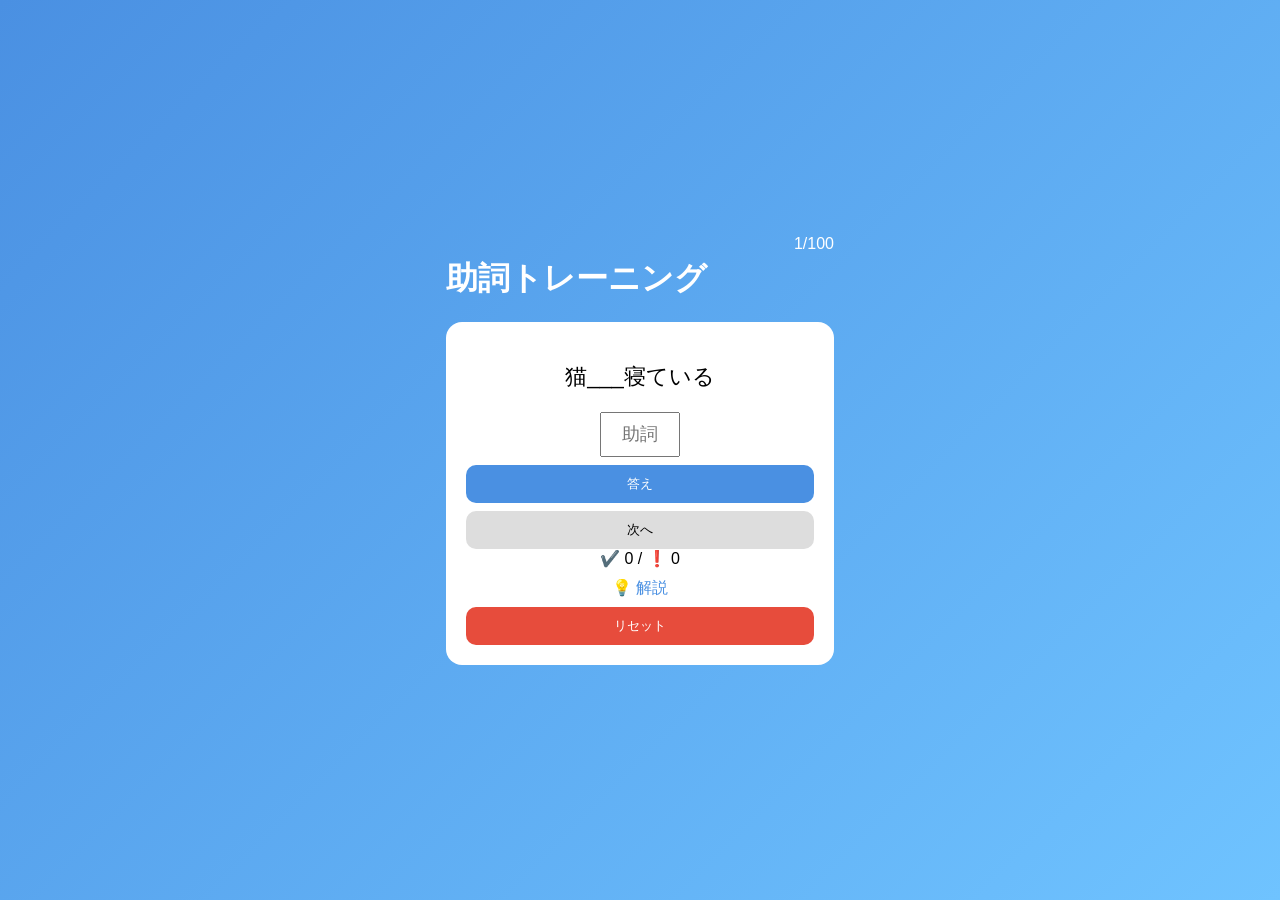
==== index.html @ 72092825 "Refactor index.html for improved readability" ====
<!DOCTYPE html>
<html lang="ja">
<head>
<meta charset="UTF-8">
<title>助詞トレーニング</title>
<meta name="viewport" content="width=device-width, initial-scale=1.0">

<style>
* { box-sizing: border-box; }

body {
  margin: 0;
  font-family: Arial;
  background: linear-gradient(135deg, #4a90e2, #6fc3ff);
  display: flex;
  justify-content: center;
  align-items: center;
  height: 100vh;
}

.app {
  width: 100%;
  max-width: 420px;
  padding: 16px;
}

.header {
  display: flex;
  justify-content: space-between;
  color: white;
}

.card {
  background: white;
  border-radius: 16px;
  padding: 20px;
  text-align: center;
}

.question {
  font-size: 22px;
  margin: 20px 0;
}

input {
  width: 80px;
  padding: 10px;
  font-size: 18px;
  text-align: center;
}

button {
  width: 100%;
  padding: 10px;
  margin-top: 8px;
  border: none;
  border-radius: 10px;
}

.primary { background: #4a90e2; color: white; }
.secondary { background: #ddd; }
.danger { background: #e74c3c; color: white; }

.result.correct { color: green; }
.result.wrong { color: red; }

.explain-toggle {
  margin-top: 10px;
  color: #4a90e2;
  cursor: pointer;
}

.hidden { display: none; }
</style>
</head>

<body>

<div class="app">

  <div class="header">
    <h1>助詞トレーニング</h1>
    <div id="progress"></div>
  </div>

  <div class="card">

    <div id="question" class="question"></div>

    <input id="answer" placeholder="助詞">

    <div id="result"></div>

    <button class="primary" onclick="check()">答え</button>
    <button class="secondary" onclick="next()">次へ</button>

    <div id="stats"></div>

    <div class="explain-toggle" onclick="toggleExplanation()">
      💡 解説
    </div>

    <div id="explanation" class="hidden"></div>

    <button class="danger" onclick="resetProgress()">リセット</button>

  </div>

</div>

<script>

/* ===== 100問 ===== */
const questions = [

/* が */
{ sentence:"猫___寝ている",answer:"が"},
{ sentence:"犬___走っている",answer:"が"},
{ sentence:"雨___降っている",answer:"が"},
{ sentence:"風___吹いている",answer:"が"},
{ sentence:"子供___遊んでいる",answer:"が"},
{ sentence:"先生___来た",answer:"が"},
{ sentence:"友達___笑っている",answer:"が"},
{ sentence:"鳥___飛んでいる",answer:"が"},
{ sentence:"電車___来る",answer:"が"},
{ sentence:"音___聞こえる",answer:"が"},
{ sentence:"誰___来た？",answer:"が"},
{ sentence:"何___落ちた？",answer:"が"},
{ sentence:"雪___降っている",answer:"が"},
{ sentence:"水___流れている",answer:"が"},
{ sentence:"人___集まっている",answer:"が"},
{ sentence:"赤ちゃん___泣いている",answer:"が"},
{ sentence:"電話___鳴っている",answer:"が"},
{ sentence:"ドア___開いた",answer:"が"},
{ sentence:"星___光っている",answer:"が"},
{ sentence:"雲___動いている",answer:"が"},

/* を */
{ sentence:"水___飲む",answer:"を"},
{ sentence:"ご飯___食べる",answer:"を"},
{ sentence:"本___読む",answer:"を"},
{ sentence:"映画___見る",answer:"を"},
{ sentence:"音楽___聞く",answer:"を"},
{ sentence:"手紙___書く",answer:"を"},
{ sentence:"写真___撮る",answer:"を"},
{ sentence:"テレビ___見る",answer:"を"},
{ sentence:"靴___履く",answer:"を"},
{ sentence:"ドア___閉める",answer:"を"},
{ sentence:"窓___開ける",answer:"を"},
{ sentence:"名前___書く",answer:"を"},
{ sentence:"パン___買う",answer:"を"},
{ sentence:"コーヒー___飲む",answer:"を"},
{ sentence:"荷物___持つ",answer:"を"},
{ sentence:"かばん___持つ",answer:"を"},
{ sentence:"鍵___探す",answer:"を"},
{ sentence:"車___洗う",answer:"を"},
{ sentence:"顔___洗う",answer:"を"},
{ sentence:"道___歩く",answer:"を"},

/* に */
{ sentence:"学校___行く",answer:"に"},
{ sentence:"家___帰る",answer:"に"},
{ sentence:"駅___行く",answer:"に"},
{ sentence:"東京___行く",answer:"に"},
{ sentence:"友達___会う",answer:"に"},
{ sentence:"先生___聞く",answer:"に"},
{ sentence:"店___行く",answer:"に"},
{ sentence:"部屋___入る",answer:"に"},
{ sentence:"外___出る",answer:"に"},
{ sentence:"椅子___座る",answer:"に"},
{ sentence:"机___置く",answer:"に"},
{ sentence:"ここ___来る",answer:"に"},
{ sentence:"あそこ___行く",answer:"に"},
{ sentence:"友達___電話する",answer:"に"},
{ sentence:"人___話す",answer:"に"},
{ sentence:"子供___教える",answer:"に"},
{ sentence:"会社___行く",answer:"に"},
{ sentence:"病院___行く",answer:"に"},
{ sentence:"玄関___入る",answer:"に"},
{ sentence:"窓___近づく",answer:"に"},

/* で */
{ sentence:"公園___遊ぶ",answer:"で"},
{ sentence:"学校___勉強する",answer:"で"},
{ sentence:"家___食べる",answer:"で"},
{ sentence:"図書館___読む",answer:"で"},
{ sentence:"店___買う",answer:"で"},
{ sentence:"電車___行く",answer:"で"},
{ sentence:"バス___行く",answer:"で"},
{ sentence:"手___書く",answer:"で"},
{ sentence:"日本語___話す",answer:"で"},
{ sentence:"ここ___待つ",answer:"で"},
{ sentence:"外___遊ぶ",answer:"で"},
{ sentence:"会社___働く",answer:"で"},
{ sentence:"教室___座る",answer:"で"},
{ sentence:"駅___待つ",answer:"で"},
{ sentence:"ホテル___泊まる",answer:"で"},
{ sentence:"キッチン___料理する",answer:"で"},
{ sentence:"パソコン___書く",answer:"で"},
{ sentence:"電話___話す",answer:"で"},
{ sentence:"庭___遊ぶ",answer:"で"},
{ sentence:"海___泳ぐ",answer:"で"},

/* は */
{ sentence:"猫___魚が好き",answer:"は"},
{ sentence:"この本___面白い",answer:"は"},
{ sentence:"日本___食べ物が美味しい",answer:"は"},
{ sentence:"夏___暑い",answer:"は"},
{ sentence:"冬___寒い",answer:"は"},
{ sentence:"ここ___静かだ",answer:"は"},
{ sentence:"山___高い",answer:"は"},
{ sentence:"空___青い",answer:"は"},
{ sentence:"この店___安い",answer:"は"},
{ sentence:"この町___人が多い",answer:"は"},
{ sentence:"この部屋___広い",answer:"は"},
{ sentence:"海___水が冷たい",answer:"は"},
{ sentence:"この映画___人気がある",answer:"は"},
{ sentence:"この料理___味がいい",answer:"は"},
{ sentence:"この道___車が多い",answer:"は"},
{ sentence:"夜___星が見える",answer:"は"},
{ sentence:"この問題___難しい",answer:"は"},
{ sentence:"今日は雨___降っている",answer:"が"},
{ sentence:"今日は風___強い",answer:"が"},
{ sentence:"今日は人___多い",answer:"が"}

];

/* ===== 解説 ===== */
const explanations = {
  "が": {ja:"主体",en:"subject",vi:"chủ thể"},
  "を": {ja:"対象",en:"object",vi:"đối tượng"},
  "に": {ja:"行き先",en:"destination",vi:"nơi đến"},
  "で": {ja:"場所",en:"place",vi:"nơi"},
  "は": {ja:"トピック",en:"topic",vi:"chủ đề"}
};

let index=0,correct=0,wrong=0;

function save(){
  localStorage.setItem("p",JSON.stringify({index,correct,wrong}));
}

function loadSave(){
  const d=JSON.parse(localStorage.getItem("p"));
  if(d){index=d.index;correct=d.correct;wrong=d.wrong;}
}

function load(){
  const q=questions[index];
  question.textContent=q.sentence;
  answer.value="";
  result.textContent="";
  progress.textContent=(index+1)+"/"+questions.length;
  stats.textContent="✔️ "+correct+" / ❗ "+wrong;
}

function check(){
  const q=questions[index];
  const u=answer.value.trim();

  if(u===q.answer){
    result.textContent="✔️ 正解";
    result.className="result correct";
    correct++;
  }else{
    result.textContent="❗ "+q.answer;
    result.className="result wrong";
    wrong++;
  }

  const e=explanations[q.answer];
  explanation.innerHTML=
    "🇯🇵 "+e.ja+"<br>🇺🇸 "+e.en+"<br>🇻🇳 "+e.vi;

  save();
}

function next(){
  index=(index+1)%questions.length;
  save();
  load();
}

function toggleExplanation(){
  explanation.classList.toggle("hidden");
}

function resetProgress(){
  localStorage.clear();
  index=0;correct=0;wrong=0;
  load();
}

loadSave();
load();

</script>

</body>
</html>
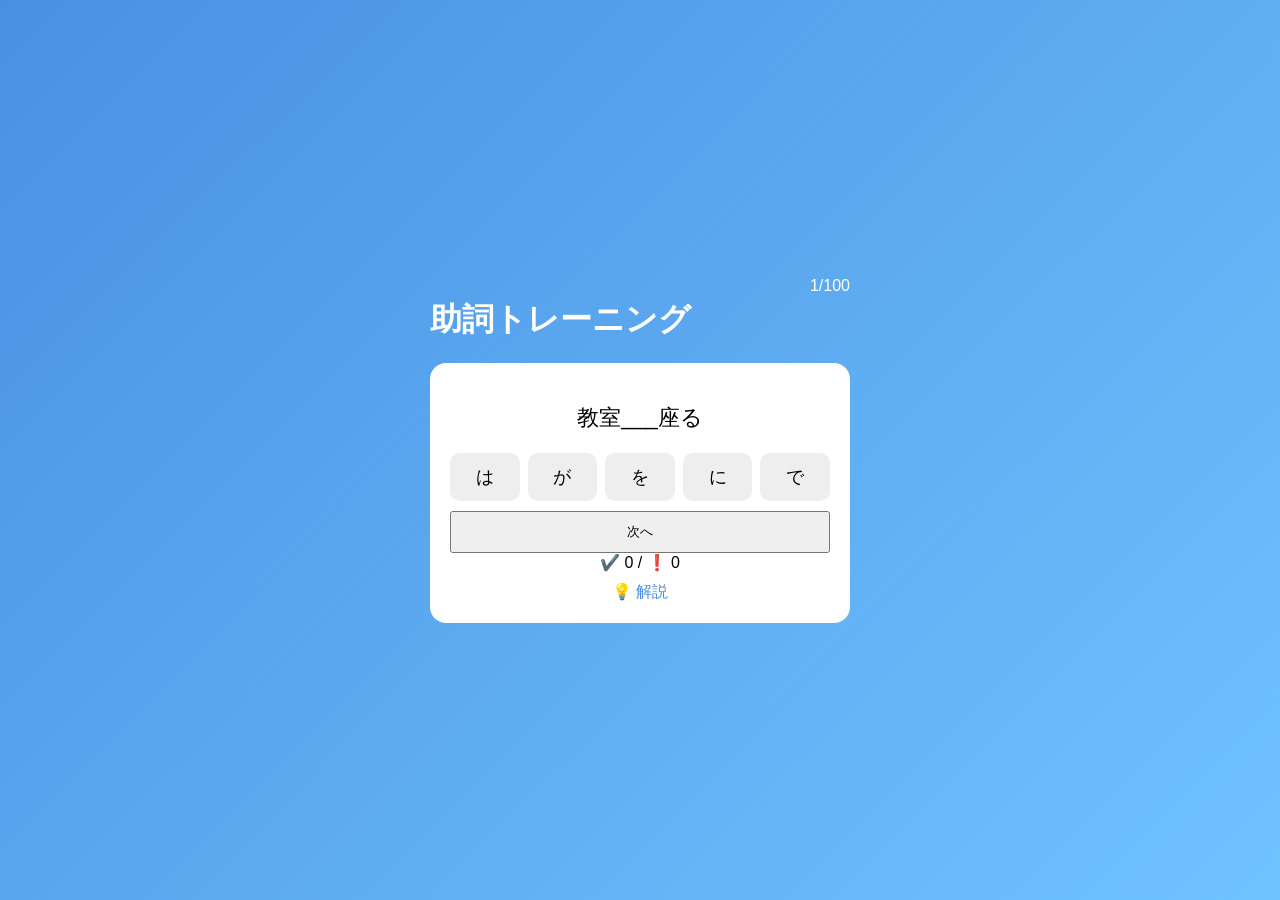
==== commit 4027d70c: "Refactor index.html for improved layout and styles Refactor HTML structure and styles for clarity an" ====
--- a/index.html
+++ b/index.html
@@ -6,8 +6,6 @@
 <meta name="viewport" content="width=device-width, initial-scale=1.0">
 
 <style>
-* { box-sizing: border-box; }
-
 body {
   margin: 0;
   font-family: Arial;
@@ -17,67 +15,40 @@
   align-items: center;
   height: 100vh;
 }
-
-.app {
-  width: 100%;
-  max-width: 420px;
-  padding: 16px;
-}
-
-.header {
-  display: flex;
-  justify-content: space-between;
-  color: white;
-}
-
-.card {
-  background: white;
-  border-radius: 16px;
-  padding: 20px;
-  text-align: center;
-}
-
-.question {
-  font-size: 22px;
-  margin: 20px 0;
-}
-
-input {
-  width: 80px;
-  padding: 10px;
+.app { max-width: 420px; width: 100%; padding: 16px; }
+.header { display: flex; justify-content: space-between; color: white; }
+.card { background: white; border-radius: 16px; padding: 20px; text-align: center; }
+.question { font-size: 22px; margin: 20px 0; }
+
+.buttons {
+  display: grid;
+  grid-template-columns: repeat(5,1fr);
+  gap: 8px;
+}
+
+.choice {
+  padding: 12px;
   font-size: 18px;
-  text-align: center;
-}
-
-button {
-  width: 100%;
-  padding: 10px;
-  margin-top: 8px;
   border: none;
   border-radius: 10px;
-}
-
-.primary { background: #4a90e2; color: white; }
-.secondary { background: #ddd; }
-.danger { background: #e74c3c; color: white; }
-
-.result.correct { color: green; }
-.result.wrong { color: red; }
-
-.explain-toggle {
-  margin-top: 10px;
-  color: #4a90e2;
-  cursor: pointer;
-}
-
+  background: #eee;
+}
+
+.choice.correct { background: #2ecc71; color: white; }
+.choice.wrong { background: #e74c3c; color: white; }
+
+.result { margin-top: 10px; font-weight: bold; }
+
+.explain-toggle { margin-top: 10px; color: #4a90e2; cursor: pointer; }
 .hidden { display: none; }
+
+.next { margin-top: 10px; padding: 10px; width: 100%; }
 </style>
 </head>
 
 <body>
 
 <div class="app">
-
   <div class="header">
     <h1>助詞トレーニング</h1>
     <div id="progress"></div>
@@ -87,32 +58,30 @@
 
     <div id="question" class="question"></div>
 
-    <input id="answer" placeholder="助詞">
+    <div class="buttons">
+      <button class="choice" onclick="select('は',this)">は</button>
+      <button class="choice" onclick="select('が',this)">が</button>
+      <button class="choice" onclick="select('を',this)">を</button>
+      <button class="choice" onclick="select('に',this)">に</button>
+      <button class="choice" onclick="select('で',this)">で</button>
+    </div>
 
     <div id="result"></div>
 
-    <button class="primary" onclick="check()">答え</button>
-    <button class="secondary" onclick="next()">次へ</button>
+    <button class="next" onclick="next()">次へ</button>
 
     <div id="stats"></div>
 
-    <div class="explain-toggle" onclick="toggleExplanation()">
-      💡 解説
-    </div>
-
+    <div class="explain-toggle" onclick="toggleExplanation()">💡 解説</div>
     <div id="explanation" class="hidden"></div>
 
-    <button class="danger" onclick="resetProgress()">リセット</button>
-
   </div>
-
 </div>
 
 <script>
 
 /* ===== 100問 ===== */
-const questions = [
-
+let questions = [
 /* が */
 { sentence:"猫___寝ている",answer:"が"},
 { sentence:"犬___走っている",answer:"が"},
@@ -219,65 +188,69 @@
 { sentence:"この道___車が多い",answer:"は"},
 { sentence:"夜___星が見える",answer:"は"},
 { sentence:"この問題___難しい",answer:"は"},
-{ sentence:"今日は雨___降っている",answer:"が"},
-{ sentence:"今日は風___強い",answer:"が"},
-{ sentence:"今日は人___多い",answer:"が"}
-
+{ sentence:"春___花が咲く",answer:"は"},
+{ sentence:"秋___葉が落ちる",answer:"は"},
+{ sentence:"今日は天気___いい",answer:"が"}
 ];
 
+/* ===== シャッフル ===== */
+questions.sort(()=>Math.random()-0.5);
+
 /* ===== 解説 ===== */
-const explanations = {
-  "が": {ja:"主体",en:"subject",vi:"chủ thể"},
-  "を": {ja:"対象",en:"object",vi:"đối tượng"},
-  "に": {ja:"行き先",en:"destination",vi:"nơi đến"},
-  "で": {ja:"場所",en:"place",vi:"nơi"},
-  "は": {ja:"トピック",en:"topic",vi:"chủ đề"}
+const explanations={
+"が":{ja:"主体",en:"subject",vi:"chủ thể"},
+"を":{ja:"対象",en:"object",vi:"đối tượng"},
+"に":{ja:"行き先",en:"destination",vi:"nơi đến"},
+"で":{ja:"場所",en:"place",vi:"nơi"},
+"は":{ja:"トピック",en:"topic",vi:"chủ đề"}
 };
 
-let index=0,correct=0,wrong=0;
-
-function save(){
-  localStorage.setItem("p",JSON.stringify({index,correct,wrong}));
-}
-
-function loadSave(){
-  const d=JSON.parse(localStorage.getItem("p"));
-  if(d){index=d.index;correct=d.correct;wrong=d.wrong;}
-}
+let index=0,correct=0,wrong=0,answered=false;
 
 function load(){
   const q=questions[index];
   question.textContent=q.sentence;
-  answer.value="";
   result.textContent="";
+  explanation.classList.add("hidden");
+  answered=false;
+
+  document.querySelectorAll(".choice").forEach(b=>{
+    b.classList.remove("correct","wrong");
+  });
+
   progress.textContent=(index+1)+"/"+questions.length;
   stats.textContent="✔️ "+correct+" / ❗ "+wrong;
 }
 
-function check(){
+function select(p,btn){
+  if(answered) return;
+  answered=true;
+
   const q=questions[index];
-  const u=answer.value.trim();
-
-  if(u===q.answer){
+
+  if(p===q.answer){
+    btn.classList.add("correct");
     result.textContent="✔️ 正解";
-    result.className="result correct";
     correct++;
   }else{
-    result.textContent="❗ "+q.answer;
-    result.className="result wrong";
+    btn.classList.add("wrong");
+    result.textContent="❗ 正解: "+q.answer;
     wrong++;
+
+    document.querySelectorAll(".choice").forEach(b=>{
+      if(b.textContent===q.answer){
+        b.classList.add("correct");
+      }
+    });
   }
 
   const e=explanations[q.answer];
   explanation.innerHTML=
     "🇯🇵 "+e.ja+"<br>🇺🇸 "+e.en+"<br>🇻🇳 "+e.vi;
-
-  save();
 }
 
 function next(){
   index=(index+1)%questions.length;
-  save();
   load();
 }
 
@@ -285,13 +258,6 @@
   explanation.classList.toggle("hidden");
 }
 
-function resetProgress(){
-  localStorage.clear();
-  index=0;correct=0;wrong=0;
-  load();
-}
-
-loadSave();
 load();
 
 </script>
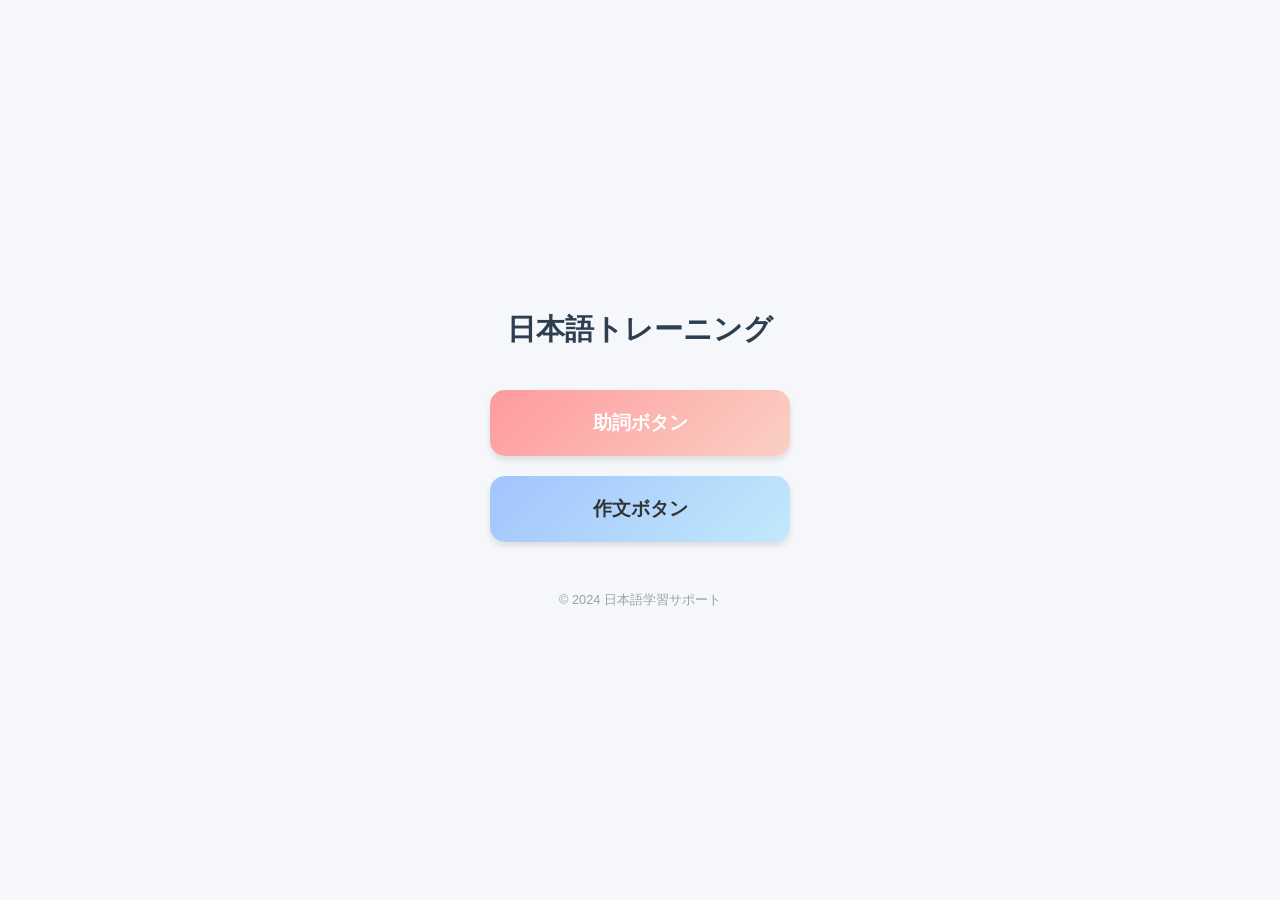
==== commit 30af21b1: "index.html を更新" ====
--- a/index.html
+++ b/index.html
@@ -1,266 +1,87 @@
 <!DOCTYPE html>
 <html lang="ja">
 <head>
-<meta charset="UTF-8">
-<title>助詞トレーニング</title>
-<meta name="viewport" content="width=device-width, initial-scale=1.0">
+    <meta charset="UTF-8">
+    <meta name="viewport" content="width=device-width, initial-scale=1.0">
+    <title>日本語トレーニング</title>
+    <style>
+        /* 全体のレイアウト */
+        body {
+            margin: 0;
+            padding: 0;
+            display: flex;
+            flex-direction: column;
+            align-items: center;
+            justify-content: center;
+            height: 100vh;
+            background-color: #f5f7fa;
+            font-family: 'Helvetica Neue', Arial, sans-serif;
+            color: #333;
+        }
 
-<style>
-body {
-  margin: 0;
-  font-family: Arial;
-  background: linear-gradient(135deg, #4a90e2, #6fc3ff);
-  display: flex;
-  justify-content: center;
-  align-items: center;
-  height: 100vh;
-}
-.app { max-width: 420px; width: 100%; padding: 16px; }
-.header { display: flex; justify-content: space-between; color: white; }
-.card { background: white; border-radius: 16px; padding: 20px; text-align: center; }
-.question { font-size: 22px; margin: 20px 0; }
+        h1 {
+            margin-bottom: 40px;
+            font-size: 1.8rem;
+            color: #2c3e50;
+        }
 
-.buttons {
-  display: grid;
-  grid-template-columns: repeat(5,1fr);
-  gap: 8px;
-}
+        /* ボタンのコンテナ */
+        .btn-container {
+            display: flex;
+            flex-direction: column;
+            gap: 20px;
+            width: 80%;
+            max-width: 300px;
+        }
 
-.choice {
-  padding: 12px;
-  font-size: 18px;
-  border: none;
-  border-radius: 10px;
-  background: #eee;
-}
+        /* ボタンの基本デザイン */
+        .btn {
+            display: block;
+            padding: 20px;
+            font-size: 1.2rem;
+            font-weight: bold;
+            text-align: center;
+            text-decoration: none;
+            color: white;
+            border-radius: 15px;
+            transition: transform 0.2s, box-shadow 0.2s;
+            box-shadow: 0 4px 6px rgba(0,0,0,0.1);
+        }
 
-.choice.correct { background: #2ecc71; color: white; }
-.choice.wrong { background: #e74c3c; color: white; }
+        .btn:active {
+            transform: translateY(2px);
+            box-shadow: 0 2px 3px rgba(0,0,0,0.1);
+        }
 
-.result { margin-top: 10px; font-weight: bold; }
+        /* 助詞ボタンの色（ピンク系） */
+        .btn-particle {
+            background: linear-gradient(135deg, #ff9a9e 0%, #fad0c4 100%);
+        }
 
-.explain-toggle { margin-top: 10px; color: #4a90e2; cursor: pointer; }
-.hidden { display: none; }
+        /* 作文ボタンの色（ブルー系） */
+        .btn-composition {
+            background: linear-gradient(135deg, #a1c4fd 0%, #c2e9fb 100%);
+            color: #333; /* 文字色を濃くして読みやすく */
+        }
 
-.next { margin-top: 10px; padding: 10px; width: 100%; }
-</style>
+        .footer {
+            margin-top: 50px;
+            font-size: 0.8rem;
+            color: #95a5a6;
+        }
+    </style>
 </head>
-
 <body>
 
-<div class="app">
-  <div class="header">
-    <h1>助詞トレーニング</h1>
-    <div id="progress"></div>
-  </div>
+    <h1>日本語トレーニング</h1>
 
-  <div class="card">
-
-    <div id="question" class="question"></div>
-
-    <div class="buttons">
-      <button class="choice" onclick="select('は',this)">は</button>
-      <button class="choice" onclick="select('が',this)">が</button>
-      <button class="choice" onclick="select('を',this)">を</button>
-      <button class="choice" onclick="select('に',this)">に</button>
-      <button class="choice" onclick="select('で',this)">で</button>
+    <div class="btn-container">
+        <a href="particle.html" class="btn btn-particle">助詞ボタン</a>
+        
+        <a href="composition.html" class="btn btn-composition">作文ボタン</a>
     </div>
 
-    <div id="result"></div>
-
-    <button class="next" onclick="next()">次へ</button>
-
-    <div id="stats"></div>
-
-    <div class="explain-toggle" onclick="toggleExplanation()">💡 解説</div>
-    <div id="explanation" class="hidden"></div>
-
-  </div>
-</div>
-
-<script>
-
-/* ===== 100問 ===== */
-let questions = [
-/* が */
-{ sentence:"猫___寝ている",answer:"が"},
-{ sentence:"犬___走っている",answer:"が"},
-{ sentence:"雨___降っている",answer:"が"},
-{ sentence:"風___吹いている",answer:"が"},
-{ sentence:"子供___遊んでいる",answer:"が"},
-{ sentence:"先生___来た",answer:"が"},
-{ sentence:"友達___笑っている",answer:"が"},
-{ sentence:"鳥___飛んでいる",answer:"が"},
-{ sentence:"電車___来る",answer:"が"},
-{ sentence:"音___聞こえる",answer:"が"},
-{ sentence:"誰___来た？",answer:"が"},
-{ sentence:"何___落ちた？",answer:"が"},
-{ sentence:"雪___降っている",answer:"が"},
-{ sentence:"水___流れている",answer:"が"},
-{ sentence:"人___集まっている",answer:"が"},
-{ sentence:"赤ちゃん___泣いている",answer:"が"},
-{ sentence:"電話___鳴っている",answer:"が"},
-{ sentence:"ドア___開いた",answer:"が"},
-{ sentence:"星___光っている",answer:"が"},
-{ sentence:"雲___動いている",answer:"が"},
-
-/* を */
-{ sentence:"水___飲む",answer:"を"},
-{ sentence:"ご飯___食べる",answer:"を"},
-{ sentence:"本___読む",answer:"を"},
-{ sentence:"映画___見る",answer:"を"},
-{ sentence:"音楽___聞く",answer:"を"},
-{ sentence:"手紙___書く",answer:"を"},
-{ sentence:"写真___撮る",answer:"を"},
-{ sentence:"テレビ___見る",answer:"を"},
-{ sentence:"靴___履く",answer:"を"},
-{ sentence:"ドア___閉める",answer:"を"},
-{ sentence:"窓___開ける",answer:"を"},
-{ sentence:"名前___書く",answer:"を"},
-{ sentence:"パン___買う",answer:"を"},
-{ sentence:"コーヒー___飲む",answer:"を"},
-{ sentence:"荷物___持つ",answer:"を"},
-{ sentence:"かばん___持つ",answer:"を"},
-{ sentence:"鍵___探す",answer:"を"},
-{ sentence:"車___洗う",answer:"を"},
-{ sentence:"顔___洗う",answer:"を"},
-{ sentence:"道___歩く",answer:"を"},
-
-/* に */
-{ sentence:"学校___行く",answer:"に"},
-{ sentence:"家___帰る",answer:"に"},
-{ sentence:"駅___行く",answer:"に"},
-{ sentence:"東京___行く",answer:"に"},
-{ sentence:"友達___会う",answer:"に"},
-{ sentence:"先生___聞く",answer:"に"},
-{ sentence:"店___行く",answer:"に"},
-{ sentence:"部屋___入る",answer:"に"},
-{ sentence:"外___出る",answer:"に"},
-{ sentence:"椅子___座る",answer:"に"},
-{ sentence:"机___置く",answer:"に"},
-{ sentence:"ここ___来る",answer:"に"},
-{ sentence:"あそこ___行く",answer:"に"},
-{ sentence:"友達___電話する",answer:"に"},
-{ sentence:"人___話す",answer:"に"},
-{ sentence:"子供___教える",answer:"に"},
-{ sentence:"会社___行く",answer:"に"},
-{ sentence:"病院___行く",answer:"に"},
-{ sentence:"玄関___入る",answer:"に"},
-{ sentence:"窓___近づく",answer:"に"},
-
-/* で */
-{ sentence:"公園___遊ぶ",answer:"で"},
-{ sentence:"学校___勉強する",answer:"で"},
-{ sentence:"家___食べる",answer:"で"},
-{ sentence:"図書館___読む",answer:"で"},
-{ sentence:"店___買う",answer:"で"},
-{ sentence:"電車___行く",answer:"で"},
-{ sentence:"バス___行く",answer:"で"},
-{ sentence:"手___書く",answer:"で"},
-{ sentence:"日本語___話す",answer:"で"},
-{ sentence:"ここ___待つ",answer:"で"},
-{ sentence:"外___遊ぶ",answer:"で"},
-{ sentence:"会社___働く",answer:"で"},
-{ sentence:"教室___座る",answer:"で"},
-{ sentence:"駅___待つ",answer:"で"},
-{ sentence:"ホテル___泊まる",answer:"で"},
-{ sentence:"キッチン___料理する",answer:"で"},
-{ sentence:"パソコン___書く",answer:"で"},
-{ sentence:"電話___話す",answer:"で"},
-{ sentence:"庭___遊ぶ",answer:"で"},
-{ sentence:"海___泳ぐ",answer:"で"},
-
-/* は */
-{ sentence:"猫___魚が好き",answer:"は"},
-{ sentence:"この本___面白い",answer:"は"},
-{ sentence:"日本___食べ物が美味しい",answer:"は"},
-{ sentence:"夏___暑い",answer:"は"},
-{ sentence:"冬___寒い",answer:"は"},
-{ sentence:"ここ___静かだ",answer:"は"},
-{ sentence:"山___高い",answer:"は"},
-{ sentence:"空___青い",answer:"は"},
-{ sentence:"この店___安い",answer:"は"},
-{ sentence:"この町___人が多い",answer:"は"},
-{ sentence:"この部屋___広い",answer:"は"},
-{ sentence:"海___水が冷たい",answer:"は"},
-{ sentence:"この映画___人気がある",answer:"は"},
-{ sentence:"この料理___味がいい",answer:"は"},
-{ sentence:"この道___車が多い",answer:"は"},
-{ sentence:"夜___星が見える",answer:"は"},
-{ sentence:"この問題___難しい",answer:"は"},
-{ sentence:"春___花が咲く",answer:"は"},
-{ sentence:"秋___葉が落ちる",answer:"は"},
-{ sentence:"今日は天気___いい",answer:"が"}
-];
-
-/* ===== シャッフル ===== */
-questions.sort(()=>Math.random()-0.5);
-
-/* ===== 解説 ===== */
-const explanations={
-"が":{ja:"主体",en:"subject",vi:"chủ thể"},
-"を":{ja:"対象",en:"object",vi:"đối tượng"},
-"に":{ja:"行き先",en:"destination",vi:"nơi đến"},
-"で":{ja:"場所",en:"place",vi:"nơi"},
-"は":{ja:"トピック",en:"topic",vi:"chủ đề"}
-};
-
-let index=0,correct=0,wrong=0,answered=false;
-
-function load(){
-  const q=questions[index];
-  question.textContent=q.sentence;
-  result.textContent="";
-  explanation.classList.add("hidden");
-  answered=false;
-
-  document.querySelectorAll(".choice").forEach(b=>{
-    b.classList.remove("correct","wrong");
-  });
-
-  progress.textContent=(index+1)+"/"+questions.length;
-  stats.textContent="✔️ "+correct+" / ❗ "+wrong;
-}
-
-function select(p,btn){
-  if(answered) return;
-  answered=true;
-
-  const q=questions[index];
-
-  if(p===q.answer){
-    btn.classList.add("correct");
-    result.textContent="✔️ 正解";
-    correct++;
-  }else{
-    btn.classList.add("wrong");
-    result.textContent="❗ 正解: "+q.answer;
-    wrong++;
-
-    document.querySelectorAll(".choice").forEach(b=>{
-      if(b.textContent===q.answer){
-        b.classList.add("correct");
-      }
-    });
-  }
-
-  const e=explanations[q.answer];
-  explanation.innerHTML=
-    "🇯🇵 "+e.ja+"<br>🇺🇸 "+e.en+"<br>🇻🇳 "+e.vi;
-}
-
-function next(){
-  index=(index+1)%questions.length;
-  load();
-}
-
-function toggleExplanation(){
-  explanation.classList.toggle("hidden");
-}
-
-load();
-
-</script>
+    <div class="footer">© 2024 日本語学習サポート</div>
 
 </body>
 </html>
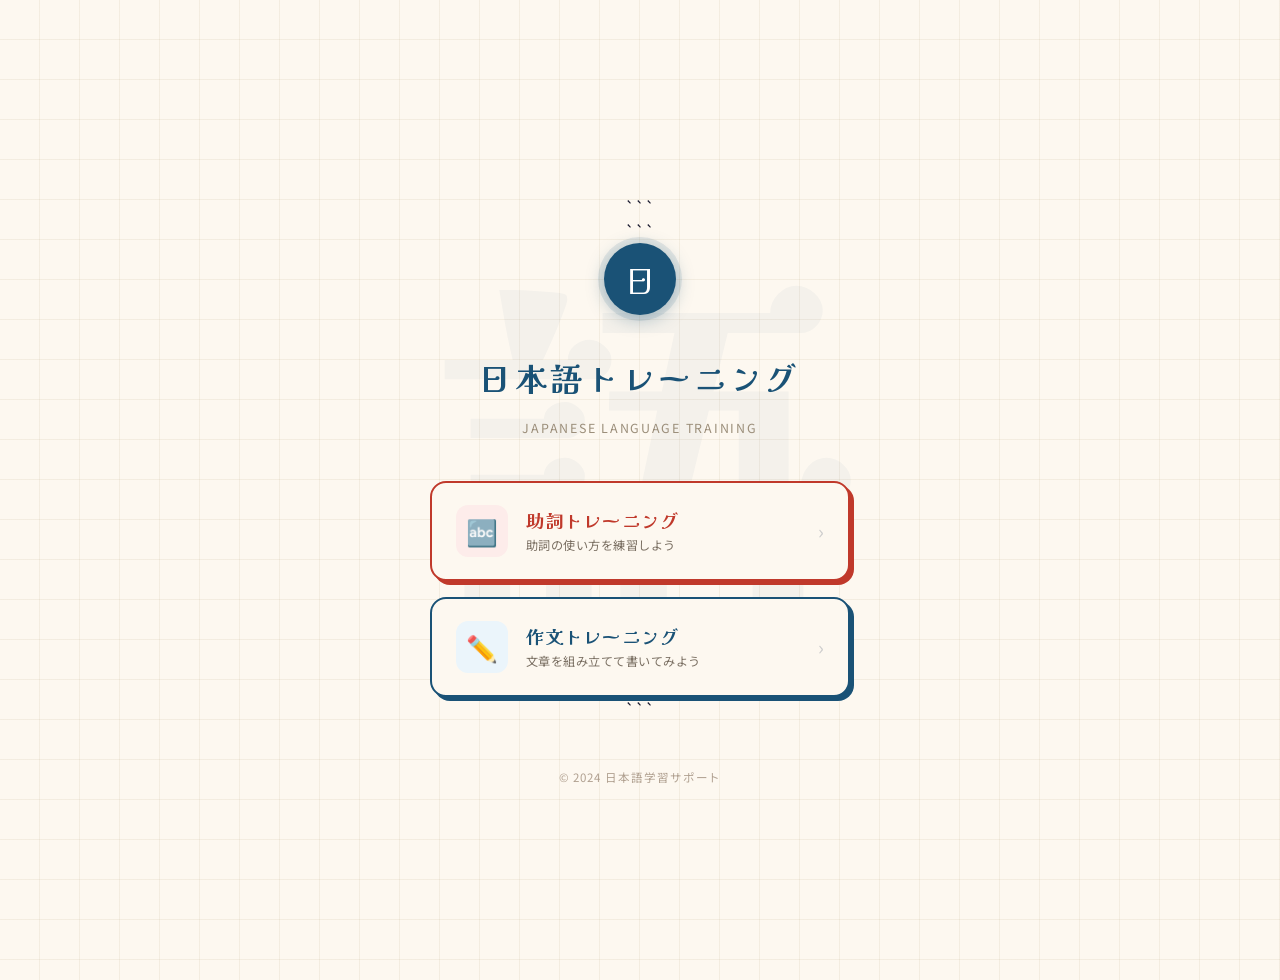
==== commit 075654a0: "index.html を更新" ====
--- a/index.html
+++ b/index.html
@@ -1,87 +1,244 @@
 <!DOCTYPE html>
+
 <html lang="ja">
 <head>
     <meta charset="UTF-8">
     <meta name="viewport" content="width=device-width, initial-scale=1.0">
     <title>日本語トレーニング</title>
+    <link rel="preconnect" href="https://fonts.googleapis.com">
+    <link href="https://fonts.googleapis.com/css2?family=Noto+Sans+JP:wght@400;500;700&family=Kaisei+Decol:wght@400;700&display=swap" rel="stylesheet">
     <style>
-        /* 全体のレイアウト */
-        body {
-            margin: 0;
-            padding: 0;
-            display: flex;
-            flex-direction: column;
-            align-items: center;
-            justify-content: center;
-            height: 100vh;
-            background-color: #f5f7fa;
-            font-family: 'Helvetica Neue', Arial, sans-serif;
-            color: #333;
+        :root {
+            --ink:        #1a1a2e;
+            --paper:      #fdf8f0;
+            --red:        #c0392b;
+            --red-light:  #fdecea;
+            --blue:       #1a5276;
+            --blue-mid:   #2e86c1;
+            --blue-light: #ebf5fb;
+            --gold:       #b7860b;
+            --gold-light: #fef9e7;
+            --border:     #d5c9b8;
+            --shadow:     rgba(26,26,46,0.12);
         }
 
-        h1 {
-            margin-bottom: 40px;
-            font-size: 1.8rem;
-            color: #2c3e50;
-        }
-
-        /* ボタンのコンテナ */
-        .btn-container {
-            display: flex;
-            flex-direction: column;
-            gap: 20px;
-            width: 80%;
-            max-width: 300px;
-        }
-
-        /* ボタンの基本デザイン */
-        .btn {
-            display: block;
-            padding: 20px;
-            font-size: 1.2rem;
-            font-weight: bold;
-            text-align: center;
-            text-decoration: none;
-            color: white;
-            border-radius: 15px;
-            transition: transform 0.2s, box-shadow 0.2s;
-            box-shadow: 0 4px 6px rgba(0,0,0,0.1);
-        }
-
-        .btn:active {
-            transform: translateY(2px);
-            box-shadow: 0 2px 3px rgba(0,0,0,0.1);
-        }
-
-        /* 助詞ボタンの色（ピンク系） */
-        .btn-particle {
-            background: linear-gradient(135deg, #ff9a9e 0%, #fad0c4 100%);
-        }
-
-        /* 作文ボタンの色（ブルー系） */
-        .btn-composition {
-            background: linear-gradient(135deg, #a1c4fd 0%, #c2e9fb 100%);
-            color: #333; /* 文字色を濃くして読みやすく */
-        }
-
-        .footer {
-            margin-top: 50px;
-            font-size: 0.8rem;
-            color: #95a5a6;
-        }
-    </style>
+```
+    *, *::before, *::after { box-sizing: border-box; margin: 0; padding: 0; }
+
+    body {
+        font-family: 'Noto Sans JP', sans-serif;
+        background: var(--paper);
+        background-image:
+            repeating-linear-gradient(90deg, transparent, transparent 39px, rgba(180,160,120,0.13) 39px, rgba(180,160,120,0.13) 40px),
+            repeating-linear-gradient(180deg, transparent, transparent 39px, rgba(180,160,120,0.13) 39px, rgba(180,160,120,0.13) 40px);
+        min-height: 100vh;
+        display: flex;
+        flex-direction: column;
+        align-items: center;
+        justify-content: center;
+        padding: 32px 20px;
+        color: var(--ink);
+    }
+
+    /* ── DECORATIVE KANJI BACKGROUND ── */
+    .bg-kanji {
+        position: fixed; inset: 0;
+        display: flex; align-items: center; justify-content: center;
+        pointer-events: none; z-index: 0;
+        overflow: hidden;
+    }
+    .bg-kanji span {
+        font-family: 'Kaisei Decol', serif;
+        font-size: clamp(220px, 40vw, 420px);
+        font-weight: 700;
+        color: rgba(26,82,118,0.04);
+        user-select: none;
+        line-height: 1;
+        letter-spacing: -.02em;
+    }
+
+    /* ── MAIN WRAPPER ── */
+    .wrapper {
+        position: relative; z-index: 1;
+        display: flex; flex-direction: column;
+        align-items: center;
+        width: 100%; max-width: 420px;
+        animation: fadeUp .6s ease both;
+    }
+    @keyframes fadeUp {
+        from { opacity: 0; transform: translateY(22px); }
+        to   { opacity: 1; transform: translateY(0); }
+    }
+
+    /* ── LOGO / TITLE ── */
+    .logo-ring {
+        width: 72px; height: 72px;
+        border-radius: 50%;
+        background: var(--blue);
+        display: flex; align-items: center; justify-content: center;
+        box-shadow: 0 4px 18px rgba(26,82,118,.35), 0 0 0 6px rgba(26,82,118,.10);
+        margin-bottom: 18px;
+        animation: fadeUp .6s ease .1s both;
+    }
+    .logo-ring span {
+        font-family: 'Kaisei Decol', serif;
+        font-size: 2rem; color: #fff; line-height: 1;
+    }
+
+    h1 {
+        font-family: 'Kaisei Decol', serif;
+        font-size: clamp(1.5rem, 5vw, 2rem);
+        color: var(--blue);
+        letter-spacing: .12em;
+        text-align: center;
+        margin-bottom: 6px;
+        animation: fadeUp .6s ease .15s both;
+    }
+    .subtitle {
+        font-size: 0.78rem;
+        color: #9b8e7a;
+        letter-spacing: .14em;
+        text-transform: uppercase;
+        margin-bottom: 44px;
+        animation: fadeUp .6s ease .2s both;
+    }
+
+    /* ── NAV CARDS ── */
+    .nav-cards {
+        display: flex; flex-direction: column;
+        gap: 16px; width: 100%;
+    }
+
+    .nav-card {
+        display: flex; align-items: center; gap: 18px;
+        padding: 22px 24px;
+        text-decoration: none;
+        border-radius: 16px;
+        border: 2px solid var(--ink);
+        background: var(--paper);
+        box-shadow: 4px 4px 0 var(--ink);
+        color: var(--ink);
+        transition: transform .18s, box-shadow .18s, background .18s;
+        position: relative; overflow: hidden;
+    }
+    .nav-card::before {
+        content: '';
+        position: absolute; inset: 0;
+        opacity: 0;
+        transition: opacity .22s;
+    }
+    .nav-card:hover {
+        transform: translate(-2px, -2px);
+        box-shadow: 6px 6px 0 var(--ink);
+    }
+    .nav-card:active {
+        transform: translate(2px, 2px);
+        box-shadow: 2px 2px 0 var(--ink);
+    }
+
+    /* card colour variants */
+    .nav-card.particle { border-color: var(--red); box-shadow: 4px 4px 0 var(--red); }
+    .nav-card.particle:hover { box-shadow: 6px 6px 0 var(--red); }
+    .nav-card.particle:active { box-shadow: 2px 2px 0 var(--red); }
+    .nav-card.particle::before { background: var(--red-light); }
+    .nav-card.particle:hover::before { opacity: 1; }
+
+    .nav-card.composition { border-color: var(--blue); box-shadow: 4px 4px 0 var(--blue); }
+    .nav-card.composition:hover { box-shadow: 6px 6px 0 var(--blue); }
+    .nav-card.composition:active { box-shadow: 2px 2px 0 var(--blue); }
+    .nav-card.composition::before { background: var(--blue-light); }
+    .nav-card.composition:hover::before { opacity: 1; }
+
+    .card-icon {
+        flex-shrink: 0;
+        width: 52px; height: 52px;
+        border-radius: 12px;
+        display: flex; align-items: center; justify-content: center;
+        font-size: 1.6rem;
+        position: relative; z-index: 1;
+    }
+    .particle .card-icon  { background: var(--red-light);  }
+    .composition .card-icon { background: var(--blue-light); }
+
+    .card-text { position: relative; z-index: 1; }
+    .card-title {
+        font-family: 'Kaisei Decol', serif;
+        font-size: 1.15rem; font-weight: 700;
+        letter-spacing: .06em;
+        margin-bottom: 3px;
+    }
+    .particle .card-title    { color: var(--red); }
+    .composition .card-title { color: var(--blue); }
+
+    .card-desc {
+        font-size: 0.76rem; color: #7a6f62;
+        letter-spacing: .04em; line-height: 1.5;
+    }
+
+    .card-arrow {
+        margin-left: auto; flex-shrink: 0;
+        font-size: 1.2rem; color: #ccc;
+        position: relative; z-index: 1;
+        transition: transform .18s, color .18s;
+    }
+    .nav-card:hover .card-arrow { transform: translateX(4px); color: var(--ink); }
+
+    /* ── STAGGER ANIMATION ── */
+    .nav-card:nth-child(1) { animation: fadeUp .6s ease .28s both; }
+    .nav-card:nth-child(2) { animation: fadeUp .6s ease .38s both; }
+
+    /* ── FOOTER ── */
+    footer {
+        margin-top: 48px;
+        font-size: 0.72rem;
+        color: #b0a090;
+        letter-spacing: .08em;
+        animation: fadeUp .6s ease .5s both;
+        position: relative; z-index: 1;
+    }
+</style>
+```
+
 </head>
 <body>
 
-    <h1>日本語トレーニング</h1>
-
-    <div class="btn-container">
-        <a href="particle.html" class="btn btn-particle">助詞ボタン</a>
-        
-        <a href="composition.html" class="btn btn-composition">作文ボタン</a>
-    </div>
-
-    <div class="footer">© 2024 日本語学習サポート</div>
+<!-- giant decorative kanji -->
+
+<div class="bg-kanji"><span>語</span></div>
+
+<div class="wrapper">
+
+```
+<div class="logo-ring"><span>日</span></div>
+<h1>日本語トレーニング</h1>
+<p class="subtitle">Japanese Language Training</p>
+
+<div class="nav-cards">
+
+    <a href="particle.html" class="nav-card particle">
+        <div class="card-icon">🔤</div>
+        <div class="card-text">
+            <div class="card-title">助詞トレーニング</div>
+            <div class="card-desc">助詞の使い方を練習しよう</div>
+        </div>
+        <span class="card-arrow">›</span>
+    </a>
+
+    <a href="composition.html" class="nav-card composition">
+        <div class="card-icon">✏️</div>
+        <div class="card-text">
+            <div class="card-title">作文トレーニング</div>
+            <div class="card-desc">文章を組み立てて書いてみよう</div>
+        </div>
+        <span class="card-arrow">›</span>
+    </a>
+
+</div>
+```
+
+</div>
+
+<footer>© 2024 日本語学習サポート</footer>
 
 </body>
-</html>
+</html>
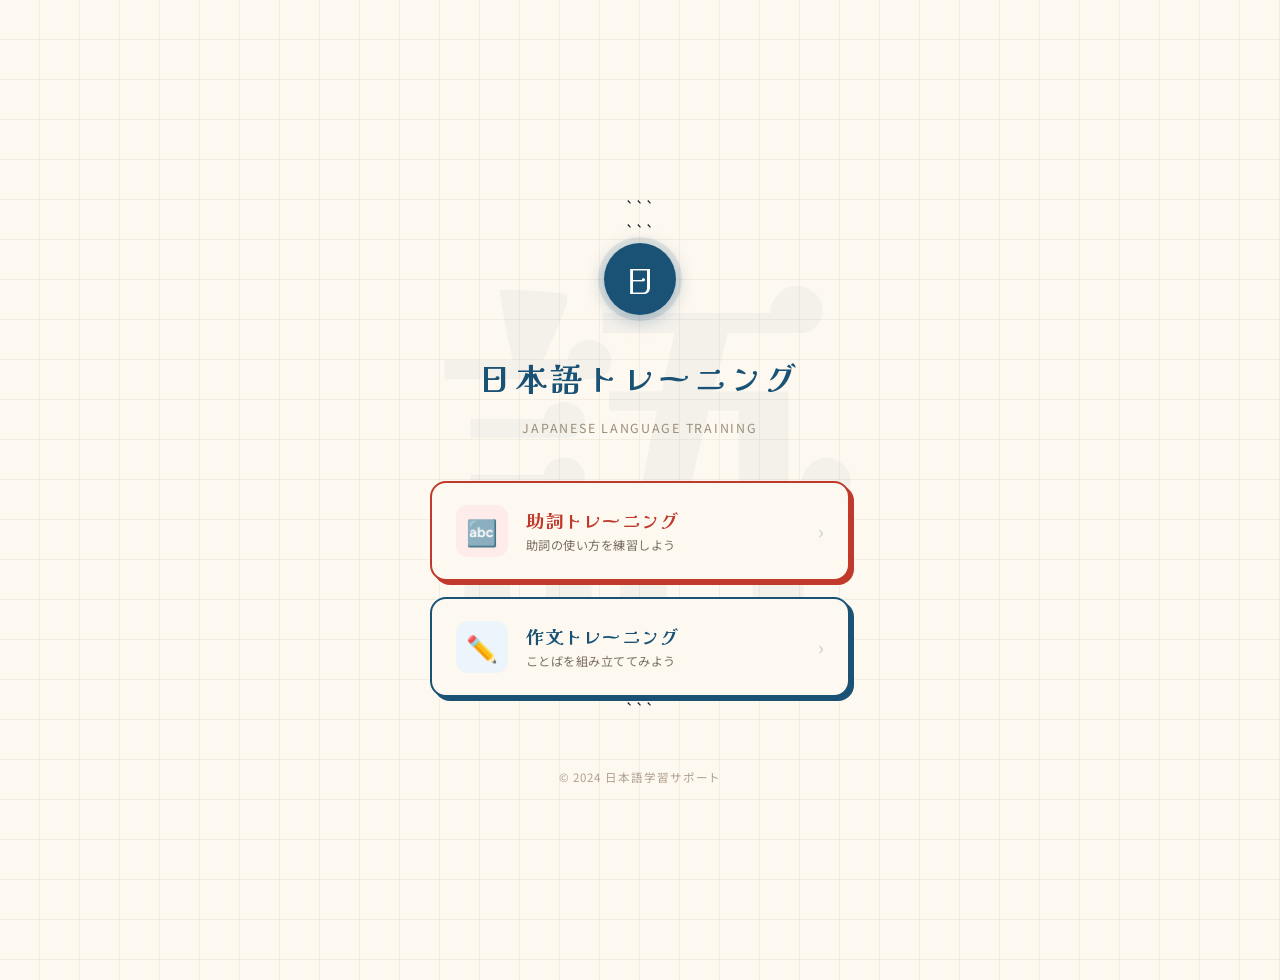
==== commit 54e333b9: "index.html を更新" ====
--- a/index.html
+++ b/index.html
@@ -228,7 +228,7 @@
         <div class="card-icon">✏️</div>
         <div class="card-text">
             <div class="card-title">作文トレーニング</div>
-            <div class="card-desc">文章を組み立てて書いてみよう</div>
+            <div class="card-desc">ことばを組み立ててみよう</div>
         </div>
         <span class="card-arrow">›</span>
     </a>
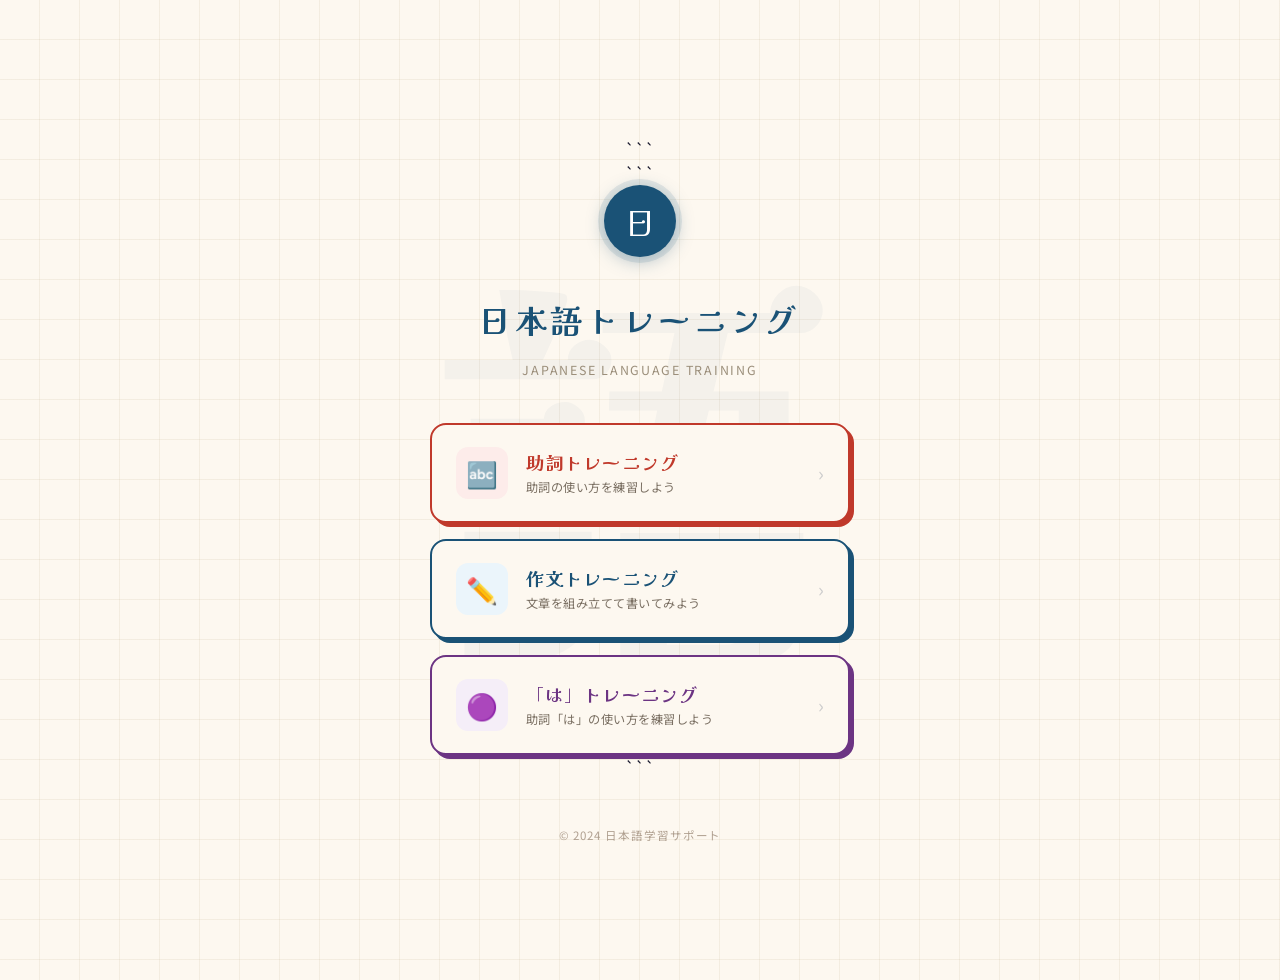
==== commit 832482e7: "index.html を更新" ====
--- a/index.html
+++ b/index.html
@@ -149,6 +149,12 @@
     .nav-card.composition::before { background: var(--blue-light); }
     .nav-card.composition:hover::before { opacity: 1; }
 
+    .nav-card.ha { border-color: #6c3483; box-shadow: 4px 4px 0 #6c3483; }
+    .nav-card.ha:hover { box-shadow: 6px 6px 0 #6c3483; }
+    .nav-card.ha:active { box-shadow: 2px 2px 0 #6c3483; }
+    .nav-card.ha::before { background: #f5eef8; }
+    .nav-card.ha:hover::before { opacity: 1; }
+
     .card-icon {
         flex-shrink: 0;
         width: 52px; height: 52px;
@@ -159,6 +165,7 @@
     }
     .particle .card-icon  { background: var(--red-light);  }
     .composition .card-icon { background: var(--blue-light); }
+    .ha .card-icon { background: #f5eef8; }
 
     .card-text { position: relative; z-index: 1; }
     .card-title {
@@ -169,6 +176,7 @@
     }
     .particle .card-title    { color: var(--red); }
     .composition .card-title { color: var(--blue); }
+    .ha .card-title          { color: #6c3483; }
 
     .card-desc {
         font-size: 0.76rem; color: #7a6f62;
@@ -186,6 +194,7 @@
     /* ── STAGGER ANIMATION ── */
     .nav-card:nth-child(1) { animation: fadeUp .6s ease .28s both; }
     .nav-card:nth-child(2) { animation: fadeUp .6s ease .38s both; }
+    .nav-card:nth-child(3) { animation: fadeUp .6s ease .46s both; }
 
     /* ── FOOTER ── */
     footer {
@@ -228,11 +237,20 @@
         <div class="card-icon">✏️</div>
         <div class="card-text">
             <div class="card-title">作文トレーニング</div>
-            <div class="card-desc">ことばを組み立ててみよう</div>
+            <div class="card-desc">文章を組み立てて書いてみよう</div>
         </div>
         <span class="card-arrow">›</span>
     </a>
 
+    <a href="ha-quiz.html" class="nav-card ha">
+        <div class="card-icon">🟣</div>
+        <div class="card-text">
+            <div class="card-title">「は」トレーニング</div>
+            <div class="card-desc">助詞「は」の使い方を練習しよう</div>
+        </div>
+        <span class="card-arrow">›</span>
+    </a>
+
 </div>
 ```
 
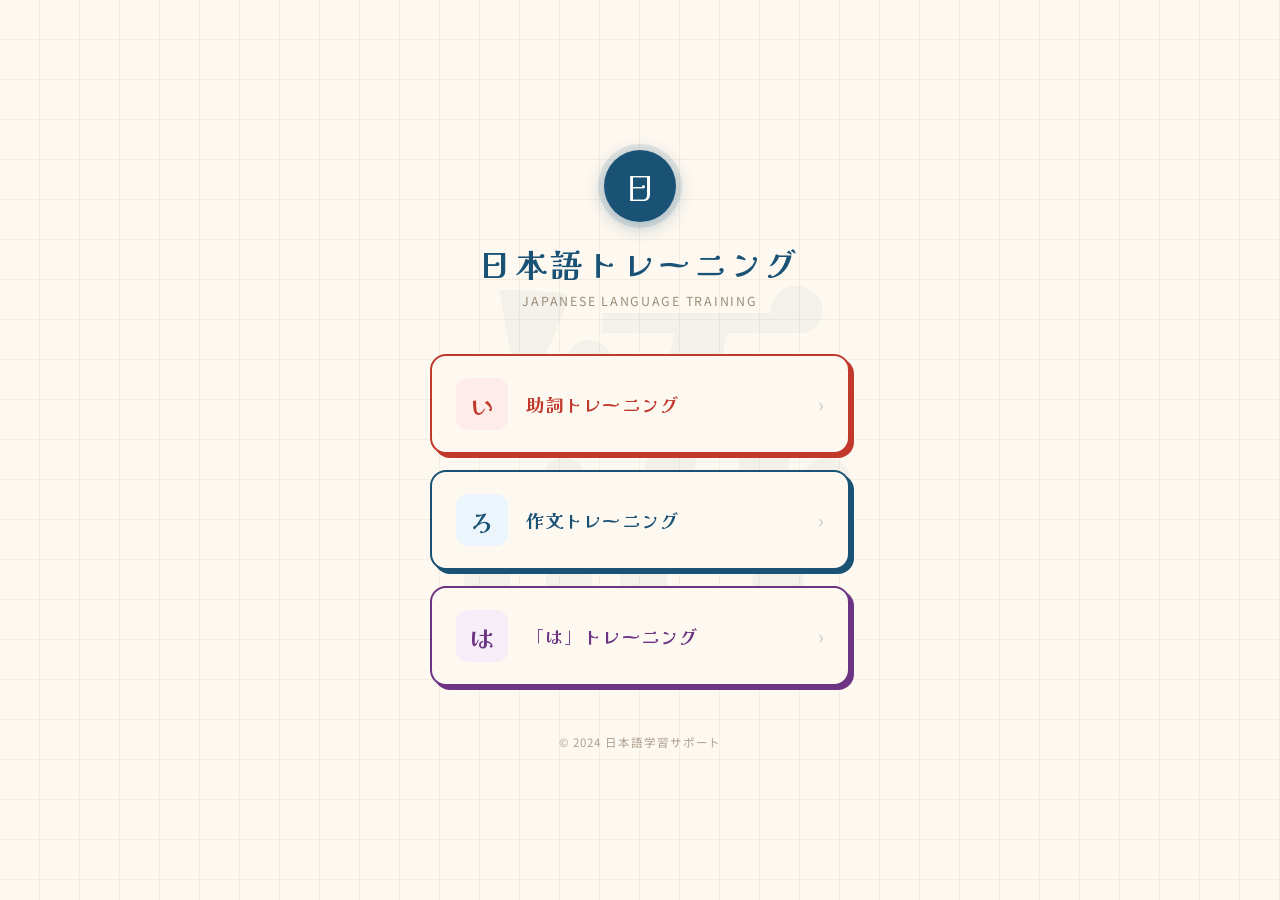
==== commit d13f211a: "index.html を更新" ====
--- a/index.html
+++ b/index.html
@@ -1,5 +1,4 @@
 <!DOCTYPE html>
-
 <html lang="ja">
 <head>
     <meta charset="UTF-8">
@@ -22,241 +21,227 @@
             --shadow:     rgba(26,26,46,0.12);
         }
 
-```
-    *, *::before, *::after { box-sizing: border-box; margin: 0; padding: 0; }
-
-    body {
-        font-family: 'Noto Sans JP', sans-serif;
-        background: var(--paper);
-        background-image:
-            repeating-linear-gradient(90deg, transparent, transparent 39px, rgba(180,160,120,0.13) 39px, rgba(180,160,120,0.13) 40px),
-            repeating-linear-gradient(180deg, transparent, transparent 39px, rgba(180,160,120,0.13) 39px, rgba(180,160,120,0.13) 40px);
-        min-height: 100vh;
-        display: flex;
-        flex-direction: column;
-        align-items: center;
-        justify-content: center;
-        padding: 32px 20px;
-        color: var(--ink);
-    }
-
-    /* ── DECORATIVE KANJI BACKGROUND ── */
-    .bg-kanji {
-        position: fixed; inset: 0;
-        display: flex; align-items: center; justify-content: center;
-        pointer-events: none; z-index: 0;
-        overflow: hidden;
-    }
-    .bg-kanji span {
-        font-family: 'Kaisei Decol', serif;
-        font-size: clamp(220px, 40vw, 420px);
-        font-weight: 700;
-        color: rgba(26,82,118,0.04);
-        user-select: none;
-        line-height: 1;
-        letter-spacing: -.02em;
-    }
-
-    /* ── MAIN WRAPPER ── */
-    .wrapper {
-        position: relative; z-index: 1;
-        display: flex; flex-direction: column;
-        align-items: center;
-        width: 100%; max-width: 420px;
-        animation: fadeUp .6s ease both;
-    }
-    @keyframes fadeUp {
-        from { opacity: 0; transform: translateY(22px); }
-        to   { opacity: 1; transform: translateY(0); }
-    }
-
-    /* ── LOGO / TITLE ── */
-    .logo-ring {
-        width: 72px; height: 72px;
-        border-radius: 50%;
-        background: var(--blue);
-        display: flex; align-items: center; justify-content: center;
-        box-shadow: 0 4px 18px rgba(26,82,118,.35), 0 0 0 6px rgba(26,82,118,.10);
-        margin-bottom: 18px;
-        animation: fadeUp .6s ease .1s both;
-    }
-    .logo-ring span {
-        font-family: 'Kaisei Decol', serif;
-        font-size: 2rem; color: #fff; line-height: 1;
-    }
-
-    h1 {
-        font-family: 'Kaisei Decol', serif;
-        font-size: clamp(1.5rem, 5vw, 2rem);
-        color: var(--blue);
-        letter-spacing: .12em;
-        text-align: center;
-        margin-bottom: 6px;
-        animation: fadeUp .6s ease .15s both;
-    }
-    .subtitle {
-        font-size: 0.78rem;
-        color: #9b8e7a;
-        letter-spacing: .14em;
-        text-transform: uppercase;
-        margin-bottom: 44px;
-        animation: fadeUp .6s ease .2s both;
-    }
-
-    /* ── NAV CARDS ── */
-    .nav-cards {
-        display: flex; flex-direction: column;
-        gap: 16px; width: 100%;
-    }
-
-    .nav-card {
-        display: flex; align-items: center; gap: 18px;
-        padding: 22px 24px;
-        text-decoration: none;
-        border-radius: 16px;
-        border: 2px solid var(--ink);
-        background: var(--paper);
-        box-shadow: 4px 4px 0 var(--ink);
-        color: var(--ink);
-        transition: transform .18s, box-shadow .18s, background .18s;
-        position: relative; overflow: hidden;
-    }
-    .nav-card::before {
-        content: '';
-        position: absolute; inset: 0;
-        opacity: 0;
-        transition: opacity .22s;
-    }
-    .nav-card:hover {
-        transform: translate(-2px, -2px);
-        box-shadow: 6px 6px 0 var(--ink);
-    }
-    .nav-card:active {
-        transform: translate(2px, 2px);
-        box-shadow: 2px 2px 0 var(--ink);
-    }
-
-    /* card colour variants */
-    .nav-card.particle { border-color: var(--red); box-shadow: 4px 4px 0 var(--red); }
-    .nav-card.particle:hover { box-shadow: 6px 6px 0 var(--red); }
-    .nav-card.particle:active { box-shadow: 2px 2px 0 var(--red); }
-    .nav-card.particle::before { background: var(--red-light); }
-    .nav-card.particle:hover::before { opacity: 1; }
-
-    .nav-card.composition { border-color: var(--blue); box-shadow: 4px 4px 0 var(--blue); }
-    .nav-card.composition:hover { box-shadow: 6px 6px 0 var(--blue); }
-    .nav-card.composition:active { box-shadow: 2px 2px 0 var(--blue); }
-    .nav-card.composition::before { background: var(--blue-light); }
-    .nav-card.composition:hover::before { opacity: 1; }
-
-    .nav-card.ha { border-color: #6c3483; box-shadow: 4px 4px 0 #6c3483; }
-    .nav-card.ha:hover { box-shadow: 6px 6px 0 #6c3483; }
-    .nav-card.ha:active { box-shadow: 2px 2px 0 #6c3483; }
-    .nav-card.ha::before { background: #f5eef8; }
-    .nav-card.ha:hover::before { opacity: 1; }
-
-    .card-icon {
-        flex-shrink: 0;
-        width: 52px; height: 52px;
-        border-radius: 12px;
-        display: flex; align-items: center; justify-content: center;
-        font-size: 1.6rem;
-        position: relative; z-index: 1;
-    }
-    .particle .card-icon  { background: var(--red-light);  }
-    .composition .card-icon { background: var(--blue-light); }
-    .ha .card-icon { background: #f5eef8; }
-
-    .card-text { position: relative; z-index: 1; }
-    .card-title {
-        font-family: 'Kaisei Decol', serif;
-        font-size: 1.15rem; font-weight: 700;
-        letter-spacing: .06em;
-        margin-bottom: 3px;
-    }
-    .particle .card-title    { color: var(--red); }
-    .composition .card-title { color: var(--blue); }
-    .ha .card-title          { color: #6c3483; }
-
-    .card-desc {
-        font-size: 0.76rem; color: #7a6f62;
-        letter-spacing: .04em; line-height: 1.5;
-    }
-
-    .card-arrow {
-        margin-left: auto; flex-shrink: 0;
-        font-size: 1.2rem; color: #ccc;
-        position: relative; z-index: 1;
-        transition: transform .18s, color .18s;
-    }
-    .nav-card:hover .card-arrow { transform: translateX(4px); color: var(--ink); }
-
-    /* ── STAGGER ANIMATION ── */
-    .nav-card:nth-child(1) { animation: fadeUp .6s ease .28s both; }
-    .nav-card:nth-child(2) { animation: fadeUp .6s ease .38s both; }
-    .nav-card:nth-child(3) { animation: fadeUp .6s ease .46s both; }
-
-    /* ── FOOTER ── */
-    footer {
-        margin-top: 48px;
-        font-size: 0.72rem;
-        color: #b0a090;
-        letter-spacing: .08em;
-        animation: fadeUp .6s ease .5s both;
-        position: relative; z-index: 1;
-    }
-</style>
-```
-
+        *, *::before, *::after { box-sizing: border-box; margin: 0; padding: 0; }
+
+        body {
+            font-family: 'Noto Sans JP', sans-serif;
+            background: var(--paper);
+            background-image:
+                repeating-linear-gradient(90deg, transparent, transparent 39px, rgba(180,160,120,0.13) 39px, rgba(180,160,120,0.13) 40px),
+                repeating-linear-gradient(180deg, transparent, transparent 39px, rgba(180,160,120,0.13) 39px, rgba(180,160,120,0.13) 40px);
+            min-height: 100vh;
+            display: flex;
+            flex-direction: column;
+            align-items: center;
+            justify-content: center;
+            padding: 32px 20px;
+            color: var(--ink);
+        }
+
+        /* ── DECORATIVE KANJI BACKGROUND ── */
+        .bg-kanji {
+            position: fixed; inset: 0;
+            display: flex; align-items: center; justify-content: center;
+            pointer-events: none; z-index: 0;
+            overflow: hidden;
+        }
+        .bg-kanji span {
+            font-family: 'Kaisei Decol', serif;
+            font-size: clamp(220px, 40vw, 420px);
+            font-weight: 700;
+            color: rgba(26,82,118,0.04);
+            user-select: none;
+            line-height: 1;
+            letter-spacing: -.02em;
+        }
+
+        /* ── MAIN WRAPPER ── */
+        .wrapper {
+            position: relative; z-index: 1;
+            display: flex; flex-direction: column;
+            align-items: center;
+            width: 100%; max-width: 420px;
+            animation: fadeUp .6s ease both;
+        }
+        @keyframes fadeUp {
+            from { opacity: 0; transform: translateY(22px); }
+            to   { opacity: 1; transform: translateY(0); }
+        }
+
+        /* ── LOGO / TITLE ── */
+        .logo-ring {
+            width: 72px; height: 72px;
+            border-radius: 50%;
+            background: var(--blue);
+            display: flex; align-items: center; justify-content: center;
+            box-shadow: 0 4px 18px rgba(26,82,118,.35), 0 0 0 6px rgba(26,82,118,.10);
+            margin-bottom: 18px;
+            animation: fadeUp .6s ease .1s both;
+        }
+        .logo-ring span {
+            font-family: 'Kaisei Decol', serif;
+            font-size: 2rem; color: #fff; line-height: 1;
+        }
+
+        h1 {
+            font-family: 'Kaisei Decol', serif;
+            font-size: clamp(1.5rem, 5vw, 2rem);
+            color: var(--blue);
+            letter-spacing: .12em;
+            text-align: center;
+            margin-bottom: 6px;
+            animation: fadeUp .6s ease .15s both;
+        }
+        .subtitle {
+            font-size: 0.78rem;
+            color: #9b8e7a;
+            letter-spacing: .14em;
+            text-transform: uppercase;
+            margin-bottom: 44px;
+            animation: fadeUp .6s ease .2s both;
+        }
+
+        /* ── NAV CARDS ── */
+        .nav-cards {
+            display: flex; flex-direction: column;
+            gap: 16px; width: 100%;
+        }
+
+        .nav-card {
+            display: flex; align-items: center; gap: 18px;
+            padding: 22px 24px;
+            text-decoration: none;
+            border-radius: 16px;
+            border: 2px solid var(--ink);
+            background: var(--paper);
+            box-shadow: 4px 4px 0 var(--ink);
+            color: var(--ink);
+            transition: transform .18s, box-shadow .18s, background .18s;
+            position: relative; overflow: hidden;
+        }
+        .nav-card::before {
+            content: '';
+            position: absolute; inset: 0;
+            opacity: 0;
+            transition: opacity .22s;
+        }
+        .nav-card:hover {
+            transform: translate(-2px, -2px);
+            box-shadow: 6px 6px 0 var(--ink);
+        }
+        .nav-card:active {
+            transform: translate(2px, 2px);
+            box-shadow: 2px 2px 0 var(--ink);
+        }
+
+        /* card colour variants */
+        .nav-card.particle { border-color: var(--red); box-shadow: 4px 4px 0 var(--red); }
+        .nav-card.particle:hover { box-shadow: 6px 6px 0 var(--red); }
+        .nav-card.particle:active { box-shadow: 2px 2px 0 var(--red); }
+        .nav-card.particle::before { background: var(--red-light); }
+        .nav-card.particle:hover::before { opacity: 1; }
+
+        .nav-card.composition { border-color: var(--blue); box-shadow: 4px 4px 0 var(--blue); }
+        .nav-card.composition:hover { box-shadow: 6px 6px 0 var(--blue); }
+        .nav-card.composition:active { box-shadow: 2px 2px 0 var(--blue); }
+        .nav-card.composition::before { background: var(--blue-light); }
+        .nav-card.composition:hover::before { opacity: 1; }
+
+        .nav-card.ha { border-color: #6c3483; box-shadow: 4px 4px 0 #6c3483; }
+        .nav-card.ha:hover { box-shadow: 6px 6px 0 #6c3483; }
+        .nav-card.ha:active { box-shadow: 2px 2px 0 #6c3483; }
+        .nav-card.ha::before { background: #f5eef8; }
+        .nav-card.ha:hover::before { opacity: 1; }
+
+        .card-icon {
+            flex-shrink: 0;
+            width: 52px; height: 52px;
+            border-radius: 12px;
+            display: flex; align-items: center; justify-content: center;
+            font-family: 'Kaisei Decol', serif;
+            font-size: 1.6rem; font-weight: 700;
+            position: relative; z-index: 1;
+        }
+        .particle .card-icon    { background: var(--red-light);  color: var(--red); }
+        .composition .card-icon { background: var(--blue-light); color: var(--blue); }
+        .ha .card-icon          { background: #f5eef8;           color: #6c3483; }
+
+        .card-text { position: relative; z-index: 1; }
+        .card-title {
+            font-family: 'Kaisei Decol', serif;
+            font-size: 1.15rem; font-weight: 700;
+            letter-spacing: .06em;
+            white-space: nowrap;
+        }
+        .particle .card-title    { color: var(--red); }
+        .composition .card-title { color: var(--blue); }
+        .ha .card-title          { color: #6c3483; }
+
+        .card-arrow {
+            margin-left: auto; flex-shrink: 0;
+            font-size: 1.2rem; color: #ccc;
+            position: relative; z-index: 1;
+            transition: transform .18s, color .18s;
+        }
+        .nav-card:hover .card-arrow { transform: translateX(4px); color: var(--ink); }
+
+        /* ── STAGGER ANIMATION ── */
+        .nav-card:nth-child(1) { animation: fadeUp .6s ease .28s both; }
+        .nav-card:nth-child(2) { animation: fadeUp .6s ease .38s both; }
+        .nav-card:nth-child(3) { animation: fadeUp .6s ease .46s both; }
+
+        /* ── FOOTER ── */
+        footer {
+            margin-top: 48px;
+            font-size: 0.72rem;
+            color: #b0a090;
+            letter-spacing: .08em;
+            animation: fadeUp .6s ease .5s both;
+            position: relative; z-index: 1;
+        }
+    </style>
 </head>
 <body>
 
 <!-- giant decorative kanji -->
-
 <div class="bg-kanji"><span>語</span></div>
 
 <div class="wrapper">
 
-```
-<div class="logo-ring"><span>日</span></div>
-<h1>日本語トレーニング</h1>
-<p class="subtitle">Japanese Language Training</p>
-
-<div class="nav-cards">
-
-    <a href="particle.html" class="nav-card particle">
-        <div class="card-icon">🔤</div>
-        <div class="card-text">
-            <div class="card-title">助詞トレーニング</div>
-            <div class="card-desc">助詞の使い方を練習しよう</div>
-        </div>
-        <span class="card-arrow">›</span>
-    </a>
-
-    <a href="composition.html" class="nav-card composition">
-        <div class="card-icon">✏️</div>
-        <div class="card-text">
-            <div class="card-title">作文トレーニング</div>
-            <div class="card-desc">文章を組み立てて書いてみよう</div>
-        </div>
-        <span class="card-arrow">›</span>
-    </a>
-
-    <a href="ha-quiz.html" class="nav-card ha">
-        <div class="card-icon">🟣</div>
-        <div class="card-text">
-            <div class="card-title">「は」トレーニング</div>
-            <div class="card-desc">助詞「は」の使い方を練習しよう</div>
-        </div>
-        <span class="card-arrow">›</span>
-    </a>
-
+    <div class="logo-ring"><span>日</span></div>
+    <h1>日本語トレーニング</h1>
+    <p class="subtitle">Japanese Language Training</p>
+
+    <div class="nav-cards">
+
+        <a href="particle.html" class="nav-card particle">
+            <div class="card-icon">い</div>
+            <div class="card-text">
+                <div class="card-title">助詞トレーニング</div>
+            </div>
+            <span class="card-arrow">›</span>
+        </a>
+
+        <a href="composition.html" class="nav-card composition">
+            <div class="card-icon">ろ</div>
+            <div class="card-text">
+                <div class="card-title">作文トレーニング</div>
+            </div>
+            <span class="card-arrow">›</span>
+        </a>
+
+        <a href="ha-quiz.html" class="nav-card ha">
+            <div class="card-icon">は</div>
+            <div class="card-text">
+                <div class="card-title">「は」トレーニング</div>
+            </div>
+            <span class="card-arrow">›</span>
+        </a>
+
+    </div>
 </div>
-```
-
-</div>
 
 <footer>© 2024 日本語学習サポート</footer>
 
 </body>
-</html>+</html>
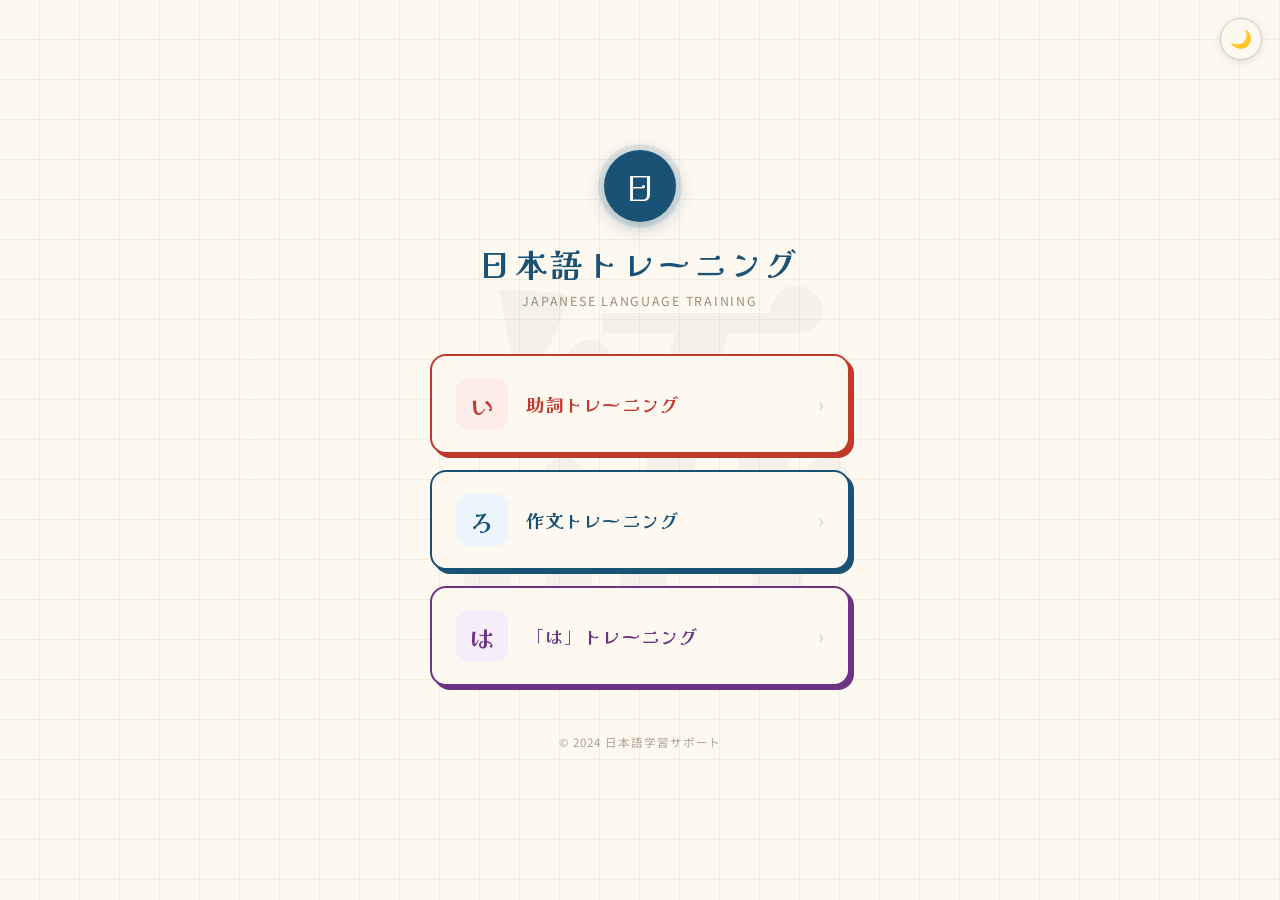
==== commit 4e05b43d: "Enhance theming with new CSS variables and styles Added new CSS variables for dark theme and updated" ====
--- a/index.html
+++ b/index.html
@@ -19,7 +19,30 @@
             --gold-light: #fef9e7;
             --border:     #d5c9b8;
             --shadow:     rgba(26,26,46,0.12);
-        }
+            --purple:       #6c3483;
+            --purple-light: #f5eef8;
+            --kanji-tint:   rgba(26,82,118,0.04);
+        }
+
+        [data-theme="dark"] {
+            --ink:        #f1ece0;
+            --paper:      #17161f;
+            --red:        #e86a5c;
+            --red-light:  rgba(232,106,92,0.14);
+            --blue:       #6bb3e0;
+            --blue-mid:   #4a9bd1;
+            --blue-light: rgba(107,179,224,0.14);
+            --gold:       #dcb24a;
+            --gold-light: rgba(220,178,74,0.14);
+            --border:     #423f54;
+            --shadow:     rgba(0,0,0,0.35);
+            --purple:       #b083c9;
+            --purple-light: rgba(176,131,201,0.14);
+            --kanji-tint:   rgba(255,255,255,0.03);
+        }
+
+        body { transition: background-color .25s, color .25s; }
+        .nav-card { transition: transform .18s, box-shadow .18s, background .18s, border-color .25s; }
 
         *, *::before, *::after { box-sizing: border-box; margin: 0; padding: 0; }
 
@@ -49,7 +72,7 @@
             font-family: 'Kaisei Decol', serif;
             font-size: clamp(220px, 40vw, 420px);
             font-weight: 700;
-            color: rgba(26,82,118,0.04);
+            color: var(--kanji-tint);
             user-select: none;
             line-height: 1;
             letter-spacing: -.02em;
@@ -147,10 +170,10 @@
         .nav-card.composition::before { background: var(--blue-light); }
         .nav-card.composition:hover::before { opacity: 1; }
 
-        .nav-card.ha { border-color: #6c3483; box-shadow: 4px 4px 0 #6c3483; }
-        .nav-card.ha:hover { box-shadow: 6px 6px 0 #6c3483; }
-        .nav-card.ha:active { box-shadow: 2px 2px 0 #6c3483; }
-        .nav-card.ha::before { background: #f5eef8; }
+        .nav-card.ha { border-color: var(--purple); box-shadow: 4px 4px 0 var(--purple); }
+        .nav-card.ha:hover { box-shadow: 6px 6px 0 var(--purple); }
+        .nav-card.ha:active { box-shadow: 2px 2px 0 var(--purple); }
+        .nav-card.ha::before { background: var(--purple-light); }
         .nav-card.ha:hover::before { opacity: 1; }
 
         .card-icon {
@@ -164,7 +187,7 @@
         }
         .particle .card-icon    { background: var(--red-light);  color: var(--red); }
         .composition .card-icon { background: var(--blue-light); color: var(--blue); }
-        .ha .card-icon          { background: #f5eef8;           color: #6c3483; }
+        .ha .card-icon          { background: var(--purple-light); color: var(--purple); }
 
         .card-text { position: relative; z-index: 1; }
         .card-title {
@@ -175,7 +198,7 @@
         }
         .particle .card-title    { color: var(--red); }
         .composition .card-title { color: var(--blue); }
-        .ha .card-title          { color: #6c3483; }
+        .ha .card-title          { color: var(--purple); }
 
         .card-arrow {
             margin-left: auto; flex-shrink: 0;
@@ -199,9 +222,31 @@
             animation: fadeUp .6s ease .5s both;
             position: relative; z-index: 1;
         }
+
+        /* ── THEME TOGGLE ── */
+        .theme-toggle {
+            position: fixed; top: 18px; right: 18px; z-index: 2;
+            display: inline-flex; align-items: center; justify-content: center;
+            width: 42px; height: 42px; border-radius: 50%;
+            background: var(--paper); border: 1.5px solid var(--border);
+            cursor: pointer; font-size: 1.1rem;
+            box-shadow: 0 2px 8px var(--shadow);
+            transition: background .2s, transform .15s, border-color .2s;
+            animation: fadeUp .6s ease .1s both;
+        }
+        .theme-toggle:hover { transform: translateY(-1px); border-color: var(--blue); }
     </style>
+    <script>
+        // ページ描画前にテーマを適用（切り替え時のちらつき防止）
+        (function () {
+            const saved = localStorage.getItem('sakubun-theme');
+            if (saved === 'dark') document.documentElement.setAttribute('data-theme', 'dark');
+        })();
+    </script>
 </head>
 <body>
+
+<button class="theme-toggle" id="theme-toggle" onclick="toggleTheme()" title="ダークモード切り替え">🌙</button>
 
 <!-- giant decorative kanji -->
 <div class="bg-kanji"><span>語</span></div>
@@ -243,5 +288,25 @@
 
 <footer>© 2024 日本語学習サポート</footer>
 
+<script>
+    function applyThemeIcon() {
+        const isDark = document.documentElement.getAttribute('data-theme') === 'dark';
+        document.getElementById('theme-toggle').textContent = isDark ? '☀️' : '🌙';
+    }
+    function toggleTheme() {
+        const root = document.documentElement;
+        const isDark = root.getAttribute('data-theme') === 'dark';
+        if (isDark) {
+            root.removeAttribute('data-theme');
+            localStorage.setItem('sakubun-theme', 'light');
+        } else {
+            root.setAttribute('data-theme', 'dark');
+            localStorage.setItem('sakubun-theme', 'dark');
+        }
+        applyThemeIcon();
+    }
+    applyThemeIcon();
+</script>
+
 </body>
 </html>
